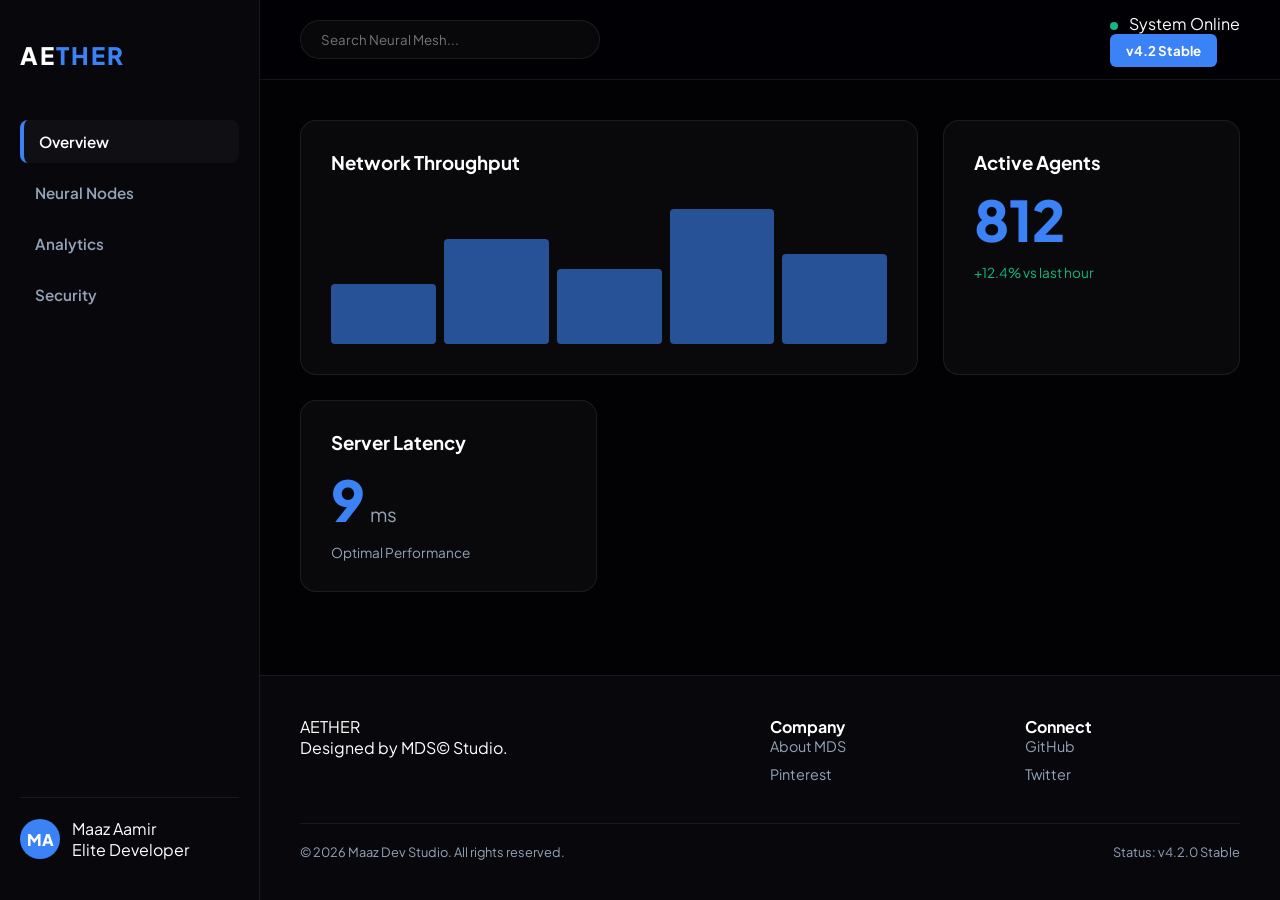
==== index.html @ 71cf44bc "first commit" ====
<!DOCTYPE html>
<html lang="en">
<head>
    <meta charset="UTF-8">
    <meta name="viewport" content="width=device-width, initial-scale=1.0">
    <title>AETHER AI | Enterprise Dashboard</title>
    <link rel="stylesheet" href="style.css">
    <link href="https://fonts.googleapis.com/css2?family=Plus+Jakarta+Sans:wght@300;400;600;800&display=swap" rel="stylesheet">
    
</head>

<body class="dashboard-body">
    
    <aside class="sidebar">
        <div class="sidebar-logo">AE<span>THER</span></div>
        <nav class="side-nav">
            <a href="index.html" class="nav-item active">Overview</a>
            <a href="nodes.html" class="nav-item">Neural Nodes</a>
            <a href="analytics.html" class="nav-item">Analytics</a>
            <a href="security.html" class="nav-item">Security</a>
        </nav>
        <div class="user-profile">
            <div class="avatar">MA</div>
            <div class="user-info">
                <p class="u-name">Maaz Aamir</p>
                <p class="u-rank">Elite Developer</p>
            </div>
        </div>
    </aside>

    <main class="main-content">
        <header class="top-bar">
            <div class="search-bar">
                <input type="text" placeholder="Search Neural Mesh...">
            </div>
            <div class="status-indicators">
                <div class="status-item"><span class="dot pulse"></span> System Online</div>
                <button class="upgrade-btn">v4.2 Stable</button>
            </div>
        </header>

        <div id="view-container">
            <section class="view active" id="overview">
                <div class="dashboard-grid">
                    <div class="card card-wide">
                        <h3>Network Throughput</h3>
                        <div class="chart-placeholder">
                            <div class="bar" style="height: 40%"></div>
                            <div class="bar" style="height: 70%"></div>
                            <div class="bar" style="height: 50%"></div>
                            <div class="bar" style="height: 90%"></div>
                            <div class="bar" style="height: 60%"></div>
                        </div>
                    </div>
                    <div class="card">
                        <h3>Active Agents</h3>
                        <h2 class="stat" data-target="1248">0</h2>
                        <p class="trend up">+12.4% vs last hour</p>
                    </div>
                    <div class="card">
                        <h3>Server Latency</h3>
                        <h2 class="stat" data-target="14">0</h2><span class="unit">ms</span>
                        <p class="trend">Optimal Performance</p>
                    </div>
                </div>
            </section>
        </div>

       <footer class="main-footer">
    <div class="footer-grid">
        <div class="footer-brand">
            <div class="logo">AE<span>THER</span></div>
            <p>Designed by MDS© Studio.</p>
        </div>
        <div class="footer-links">
            <h4>Company</h4>
            <a href="#">About MDS</a>
            <a href="https://www.pinterest.com/maaz_aamir/" target="_blank">Pinterest</a>
        </div>
        <div class="footer-links">
            <h4>Connect</h4>
            <a href="https://github.com/maazaamir" target="_blank">GitHub</a>
            <a href="#">Twitter</a>
        </div>
    </div>
    <div class="footer-bottom">
        <p>&copy; 2026 Maaz Dev Studio. All rights reserved.</p>
        <p>Status: v4.2.0 Stable</p>
    </div>
</footer>
    </main>

    <script src="script.js"></script>
</body>
</html>
---- style.css ----
:root {
    --bg: #020205;
    --sidebar-bg: #08080c;
    --primary: #3b82f6;
    --accent: #10b981;
    --text: #ffffff;
    --text-dim: #94a3b8;
    --glass: rgba(255, 255, 255, 0.03);
    --border: rgba(255, 255, 255, 0.08);
}

* { margin: 0; padding: 0; box-sizing: border-box; font-family: 'Plus Jakarta Sans', sans-serif; }

body { background-color: var(--bg); color: var(--text); display: flex; min-height: 100vh; overflow-x: hidden; }

/* Sidebar */
.sidebar {
    width: 260px;
    background: var(--sidebar-bg);
    border-right: 1px solid var(--border);
    position: fixed;
    height: 100vh;
    padding: 40px 20px;
    display: flex;
    flex-direction: column;
    z-index: 1000;
}

.sidebar-logo { font-size: 1.5rem; font-weight: 800; letter-spacing: 2px; margin-bottom: 50px; }
.sidebar-logo span { color: var(--primary); }

.side-nav { flex-grow: 1; display: flex; flex-direction: column; gap: 8px; }

.nav-item {
    text-decoration: none;
    color: var(--text-dim);
    padding: 12px 15px;
    border-radius: 8px;
    font-weight: 600;
    font-size: 0.95rem;
    transition: 0.3s;
    display: block;
}

.nav-item.active, .nav-item:hover {
    background: var(--glass);
    color: var(--text);
    border-left: 4px solid var(--primary);
}

.user-profile {
    margin-top: auto;
    display: flex;
    align-items: center;
    gap: 12px;
    padding-top: 20px;
    border-top: 1px solid var(--border);
}

.avatar { width: 40px; height: 40px; background: var(--primary); border-radius: 50%; display: flex; align-items: center; justify-content: center; font-weight: 800; }

/* Main Content */
.main-content {
    margin-left: 260px; /* Essential to show content next to sidebar */
    flex-grow: 1;
    width: calc(100% - 260px);
    display: flex;
    flex-direction: column;
}

.top-bar {
    height: 80px;
    padding: 0 40px;
    border-bottom: 1px solid var(--border);
    display: flex;
    justify-content: space-between;
    align-items: center;
    background: rgba(2, 2, 5, 0.8);
    backdrop-filter: blur(10px);
}

.search-bar input {
    background: var(--glass);
    border: 1px solid var(--border);
    color: white;
    padding: 10px 20px;
    border-radius: 20px;
    width: 300px;
    outline: none;
}

/* Dashboard Grid */
.dashboard-grid { padding: 40px; display: grid; grid-template-columns: repeat(3, 1fr); gap: 25px; }

.card { background: var(--glass); border: 1px solid var(--border); border-radius: 16px; padding: 30px; }
.card-wide { grid-column: span 2; }

/* Stats Styling */
.stat {
    font-size: 3.5rem;
    font-weight: 800;
    color: var(--primary); /* Ensures numbers are visible */
    margin: 10px 0;
    display: inline-block;
}

.unit { color: var(--text-dim); font-size: 1.2rem; margin-left: 5px; }

.trend { font-size: 0.85rem; color: var(--text-dim); }
.trend.up { color: var(--accent); }

/* Chart Bars */
.chart-placeholder { height: 150px; display: flex; align-items: flex-end; gap: 8px; margin-top: 20px; }
.bar { flex: 1; background: var(--primary); border-radius: 4px; opacity: 0.6; transition: 0.3s; }
.bar:hover { opacity: 1; }

/* Footer */
.main-footer { margin-top: auto; padding: 40px; border-top: 1px solid var(--border); background: var(--sidebar-bg); }
.footer-grid { display: grid; grid-template-columns: 2fr 1fr 1fr; gap: 40px; margin-bottom: 30px; }
.footer-links a { display: block; color: var(--text-dim); text-decoration: none; margin-bottom: 10px; font-size: 0.9rem; }
.footer-bottom { display: flex; justify-content: space-between; color: var(--text-dim); font-size: 0.8rem; border-top: 1px solid var(--border); padding-top: 20px; }

/* Status Dot */
.dot { width: 8px; height: 8px; background: var(--accent); border-radius: 50%; display: inline-block; margin-right: 8px; }
.pulse { animation: pulse 2s infinite; }
@keyframes pulse { 0% { opacity: 1; } 50% { opacity: 0.4; } 100% { opacity: 1; } }

.upgrade-btn { background: var(--primary); border: none; color: white; padding: 8px 16px; border-radius: 6px; font-weight: 700; cursor: pointer; }

/* Responsive */
@media (max-width: 1024px) {
    .sidebar { width: 80px; padding: 40px 10px; }
    .nav-item, .u-name, .u-rank, .sidebar-logo span { display: none; }
    .main-content { margin-left: 80px; width: calc(100% - 80px); }
    .dashboard-grid { grid-template-columns: 1fr 1fr; }
}
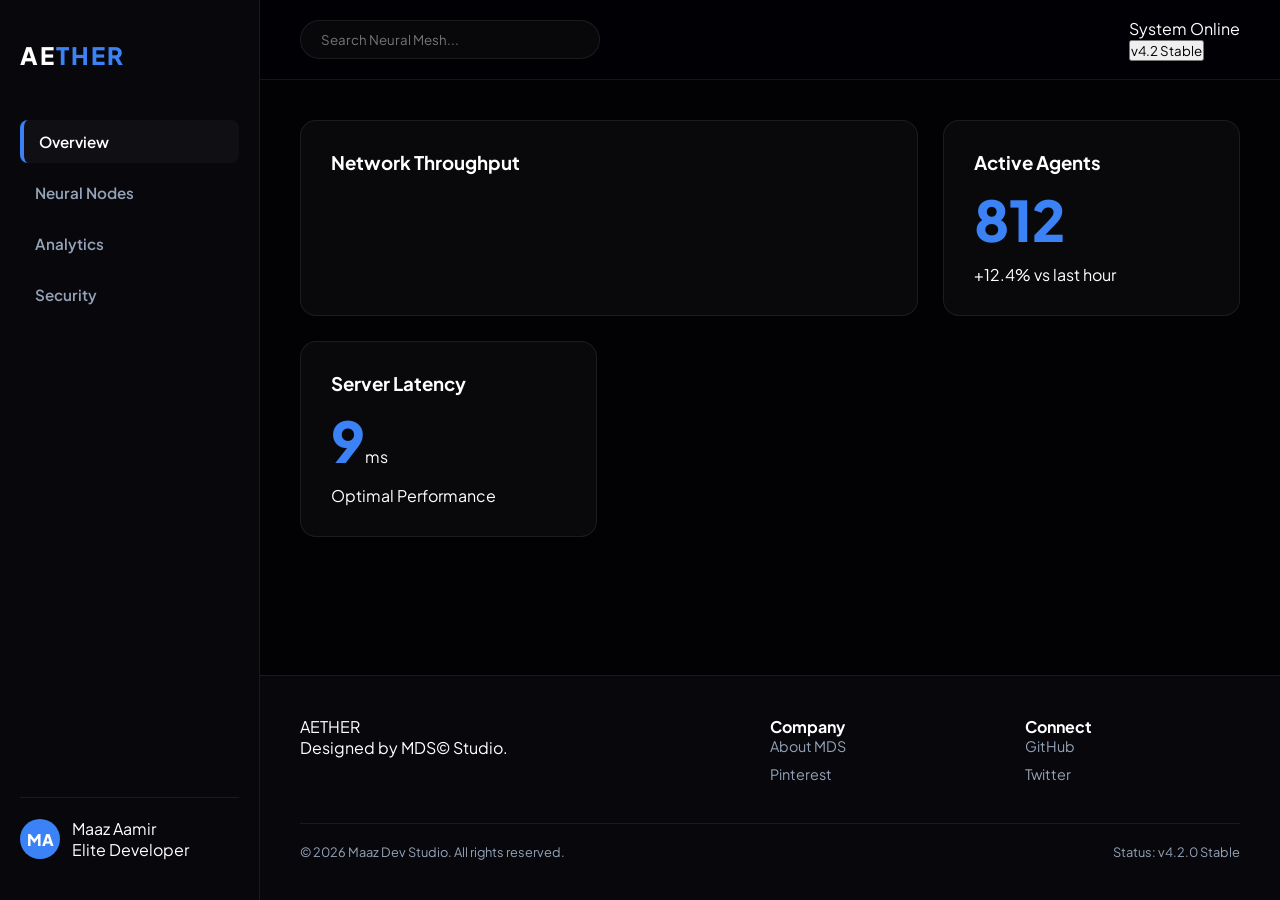
==== commit dde1a245: "second commit" ====
--- a/index.html
+++ b/index.html
@@ -6,12 +6,11 @@
     <title>AETHER AI | Enterprise Dashboard</title>
     <link rel="stylesheet" href="style.css">
     <link href="https://fonts.googleapis.com/css2?family=Plus+Jakarta+Sans:wght@300;400;600;800&display=swap" rel="stylesheet">
-    
 </head>
 
 <body class="dashboard-body">
     
-    <aside class="sidebar">
+    <aside class="sidebar" id="sidebar">
         <div class="sidebar-logo">AE<span>THER</span></div>
         <nav class="side-nav">
             <a href="index.html" class="nav-item active">Overview</a>
@@ -30,11 +29,17 @@
 
     <main class="main-content">
         <header class="top-bar">
+            <div class="menu-toggle" id="menu-toggle">
+                <span></span>
+                <span></span>
+                <span></span>
+            </div>
+
             <div class="search-bar">
                 <input type="text" placeholder="Search Neural Mesh...">
             </div>
             <div class="status-indicators">
-                <div class="status-item"><span class="dot pulse"></span> System Online</div>
+                <div class="status-item"><span class="dot pulse"></span> <span class="status-text">System Online</span></div>
                 <button class="upgrade-btn">v4.2 Stable</button>
             </div>
         </header>
@@ -66,28 +71,28 @@
             </section>
         </div>
 
-       <footer class="main-footer">
-    <div class="footer-grid">
-        <div class="footer-brand">
-            <div class="logo">AE<span>THER</span></div>
-            <p>Designed by MDS© Studio.</p>
-        </div>
-        <div class="footer-links">
-            <h4>Company</h4>
-            <a href="#">About MDS</a>
-            <a href="https://www.pinterest.com/maaz_aamir/" target="_blank">Pinterest</a>
-        </div>
-        <div class="footer-links">
-            <h4>Connect</h4>
-            <a href="https://github.com/maazaamir" target="_blank">GitHub</a>
-            <a href="#">Twitter</a>
-        </div>
-    </div>
-    <div class="footer-bottom">
-        <p>&copy; 2026 Maaz Dev Studio. All rights reserved.</p>
-        <p>Status: v4.2.0 Stable</p>
-    </div>
-</footer>
+        <footer class="main-footer">
+            <div class="footer-grid">
+                <div class="footer-brand">
+                    <div class="logo">AE<span>THER</span></div>
+                    <p>Designed by MDS© Studio.</p>
+                </div>
+                <div class="footer-links">
+                    <h4>Company</h4>
+                    <a href="#">About MDS</a>
+                    <a href="https://www.pinterest.com/maaz_aamir/" target="_blank">Pinterest</a>
+                </div>
+                <div class="footer-links">
+                    <h4>Connect</h4>
+                    <a href="https://github.com/maazaamir" target="_blank">GitHub</a>
+                    <a href="#">Twitter</a>
+                </div>
+            </div>
+            <div class="footer-bottom">
+                <p>&copy; 2026 Maaz Dev Studio. All rights reserved.</p>
+                <p>Status: v4.2.0 Stable</p>
+            </div>
+        </footer>
     </main>
 
     <script src="script.js"></script>
--- a/style.css
+++ b/style.css
@@ -7,6 +7,7 @@
     --text-dim: #94a3b8;
     --glass: rgba(255, 255, 255, 0.03);
     --border: rgba(255, 255, 255, 0.08);
+    --sidebar-width: 260px;
 }
 
 * { margin: 0; padding: 0; box-sizing: border-box; font-family: 'Plus Jakarta Sans', sans-serif; }
@@ -15,7 +16,7 @@
 
 /* Sidebar */
 .sidebar {
-    width: 260px;
+    width: var(--sidebar-width);
     background: var(--sidebar-bg);
     border-right: 1px solid var(--border);
     position: fixed;
@@ -23,7 +24,8 @@
     padding: 40px 20px;
     display: flex;
     flex-direction: column;
-    z-index: 1000;
+    z-index: 2000;
+    transition: transform 0.3s ease-in-out, width 0.3s ease;
 }
 
 .sidebar-logo { font-size: 1.5rem; font-weight: 800; letter-spacing: 2px; margin-bottom: 50px; }
@@ -40,6 +42,7 @@
     font-size: 0.95rem;
     transition: 0.3s;
     display: block;
+    white-space: nowrap;
 }
 
 .nav-item.active, .nav-item:hover {
@@ -57,15 +60,16 @@
     border-top: 1px solid var(--border);
 }
 
-.avatar { width: 40px; height: 40px; background: var(--primary); border-radius: 50%; display: flex; align-items: center; justify-content: center; font-weight: 800; }
+.avatar { min-width: 40px; height: 40px; background: var(--primary); border-radius: 50%; display: flex; align-items: center; justify-content: center; font-weight: 800; }
 
 /* Main Content */
 .main-content {
-    margin-left: 260px; /* Essential to show content next to sidebar */
+    margin-left: var(--sidebar-width);
     flex-grow: 1;
-    width: calc(100% - 260px);
+    width: calc(100% - var(--sidebar-width));
     display: flex;
     flex-direction: column;
+    transition: margin-left 0.3s ease;
 }
 
 .top-bar {
@@ -77,6 +81,25 @@
     align-items: center;
     background: rgba(2, 2, 5, 0.8);
     backdrop-filter: blur(10px);
+    position: sticky;
+    top: 0;
+    z-index: 1500;
+}
+
+/* Mobile Menu Toggle (Hidden on Desktop) */
+.menu-toggle {
+    display: none;
+    flex-direction: column;
+    gap: 6px;
+    cursor: pointer;
+    z-index: 2100;
+}
+
+.menu-toggle span {
+    width: 25px;
+    height: 2px;
+    background: var(--text);
+    transition: 0.3s;
 }
 
 .search-bar input {
@@ -90,29 +113,24 @@
 }
 
 /* Dashboard Grid */
-.dashboard-grid { padding: 40px; display: grid; grid-template-columns: repeat(3, 1fr); gap: 25px; }
+.dashboard-grid { 
+    padding: 40px; 
+    display: grid; 
+    grid-template-columns: repeat(3, 1fr); 
+    gap: 25px; 
+}
 
 .card { background: var(--glass); border: 1px solid var(--border); border-radius: 16px; padding: 30px; }
 .card-wide { grid-column: span 2; }
 
 /* Stats Styling */
 .stat {
-    font-size: 3.5rem;
+    font-size: clamp(2rem, 5vw, 3.5rem);
     font-weight: 800;
-    color: var(--primary); /* Ensures numbers are visible */
+    color: var(--primary);
     margin: 10px 0;
     display: inline-block;
 }
-
-.unit { color: var(--text-dim); font-size: 1.2rem; margin-left: 5px; }
-
-.trend { font-size: 0.85rem; color: var(--text-dim); }
-.trend.up { color: var(--accent); }
-
-/* Chart Bars */
-.chart-placeholder { height: 150px; display: flex; align-items: flex-end; gap: 8px; margin-top: 20px; }
-.bar { flex: 1; background: var(--primary); border-radius: 4px; opacity: 0.6; transition: 0.3s; }
-.bar:hover { opacity: 1; }
 
 /* Footer */
 .main-footer { margin-top: auto; padding: 40px; border-top: 1px solid var(--border); background: var(--sidebar-bg); }
@@ -120,17 +138,51 @@
 .footer-links a { display: block; color: var(--text-dim); text-decoration: none; margin-bottom: 10px; font-size: 0.9rem; }
 .footer-bottom { display: flex; justify-content: space-between; color: var(--text-dim); font-size: 0.8rem; border-top: 1px solid var(--border); padding-top: 20px; }
 
-/* Status Dot */
-.dot { width: 8px; height: 8px; background: var(--accent); border-radius: 50%; display: inline-block; margin-right: 8px; }
-.pulse { animation: pulse 2s infinite; }
-@keyframes pulse { 0% { opacity: 1; } 50% { opacity: 0.4; } 100% { opacity: 1; } }
+/* --- RESPONSIVE BREAKPOINTS --- */
 
-.upgrade-btn { background: var(--primary); border: none; color: white; padding: 8px 16px; border-radius: 6px; font-weight: 700; cursor: pointer; }
+/* Tablet View */
+@media (max-width: 1100px) {
+    :root { --sidebar-width: 80px; }
+    .sidebar-logo span, .nav-item span, .u-name, .u-rank { display: none; }
+    .sidebar { padding: 40px 10px; align-items: center; }
+    .nav-item { padding: 15px; text-align: center; }
+    .dashboard-grid { grid-template-columns: 1fr 1fr; }
+}
 
-/* Responsive */
-@media (max-width: 1024px) {
-    .sidebar { width: 80px; padding: 40px 10px; }
-    .nav-item, .u-name, .u-rank, .sidebar-logo span { display: none; }
-    .main-content { margin-left: 80px; width: calc(100% - 80px); }
-    .dashboard-grid { grid-template-columns: 1fr 1fr; }
+/* Mobile View */
+@media (max-width: 768px) {
+    :root { --sidebar-width: 0px; }
+    
+    .menu-toggle { display: flex; }
+    
+    .sidebar {
+        transform: translateX(-100%);
+        width: 260px !important; /* Fixed width when shown */
+        padding: 40px 20px;
+    }
+    
+    .sidebar.active { transform: translateX(0); }
+    .sidebar-logo span, .nav-item span, .u-name, .u-rank { display: inline; } /* Show text in slide-out menu */
+
+    .main-content { margin-left: 0; width: 100%; }
+    
+    .top-bar { padding: 0 20px; }
+    .search-bar input { width: 180px; }
+    
+    .dashboard-grid { 
+        grid-template-columns: 1fr; 
+        padding: 20px; 
+        gap: 15px;
+    }
+    
+    .card-wide { grid-column: span 1; }
+    
+    .footer-grid { grid-template-columns: 1fr; gap: 20px; text-align: center; }
+    .footer-bottom { flex-direction: column; gap: 10px; text-align: center; }
+}
+
+/* Extra Small Phones */
+@media (max-width: 480px) {
+    .search-bar { display: none; }
+    .status-indicators .status-item { font-size: 0.7rem; }
 }
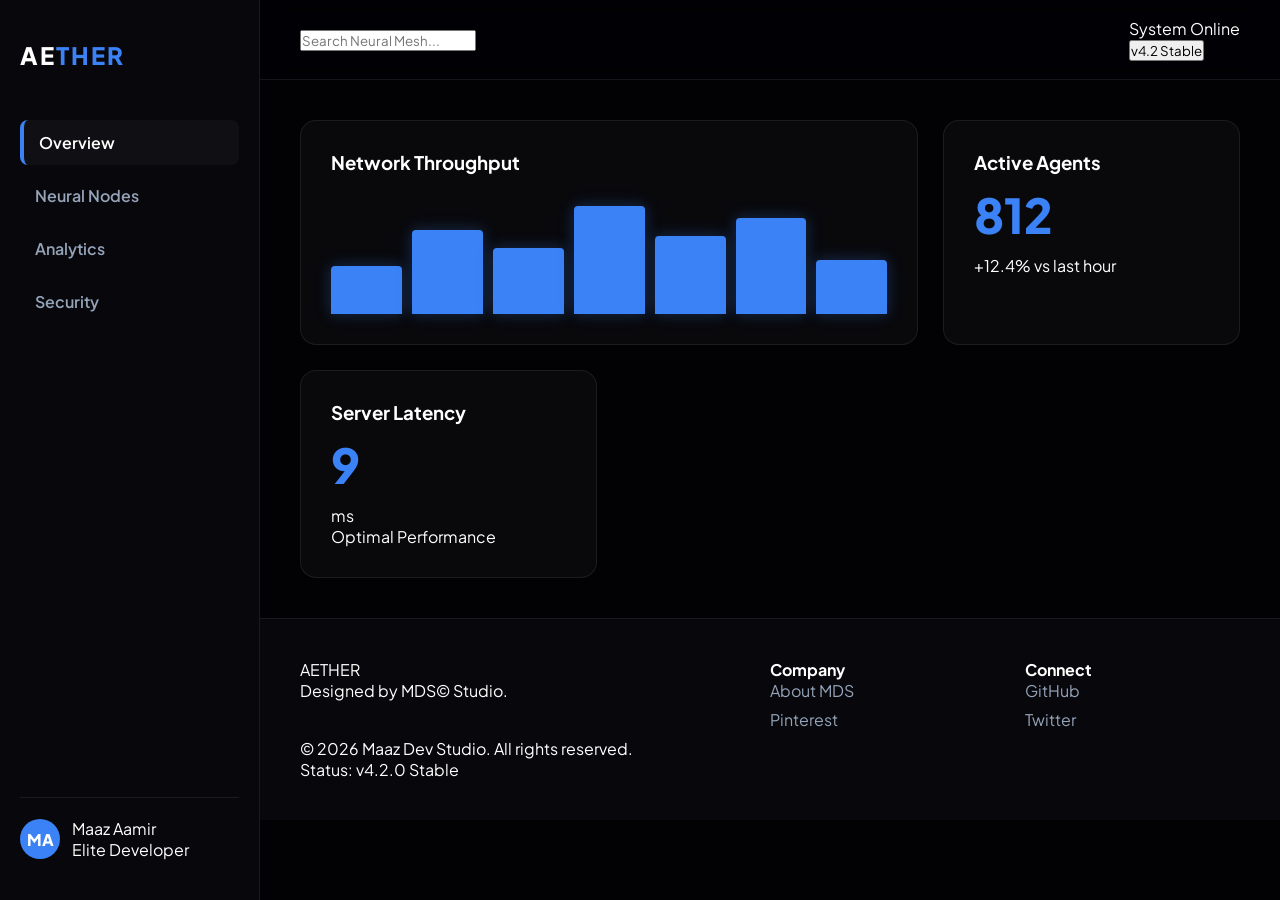
==== commit 6529204a: "second commit" ====
--- a/index.html
+++ b/index.html
@@ -13,10 +13,10 @@
     <aside class="sidebar" id="sidebar">
         <div class="sidebar-logo">AE<span>THER</span></div>
         <nav class="side-nav">
-            <a href="index.html" class="nav-item active">Overview</a>
-            <a href="nodes.html" class="nav-item">Neural Nodes</a>
-            <a href="analytics.html" class="nav-item">Analytics</a>
-            <a href="security.html" class="nav-item">Security</a>
+            <a href="index.html" class="nav-item active"><span>Overview</span></a>
+            <a href="nodes.html" class="nav-item"><span>Neural Nodes</span></a>
+            <a href="analytics.html" class="nav-item"><span>Analytics</span></a>
+            <a href="security.html" class="nav-item"><span>Security</span></a>
         </nav>
         <div class="user-profile">
             <div class="avatar">MA</div>
@@ -34,7 +34,6 @@
                 <span></span>
                 <span></span>
             </div>
-
             <div class="search-bar">
                 <input type="text" placeholder="Search Neural Mesh...">
             </div>
@@ -52,9 +51,11 @@
                         <div class="chart-placeholder">
                             <div class="bar" style="height: 40%"></div>
                             <div class="bar" style="height: 70%"></div>
-                            <div class="bar" style="height: 50%"></div>
+                            <div class="bar" style="height: 55%"></div>
                             <div class="bar" style="height: 90%"></div>
-                            <div class="bar" style="height: 60%"></div>
+                            <div class="bar" style="height: 65%"></div>
+                            <div class="bar" style="height: 80%"></div>
+                            <div class="bar" style="height: 45%"></div>
                         </div>
                     </div>
                     <div class="card">
--- a/style.css
+++ b/style.css
@@ -7,16 +7,14 @@
     --text-dim: #94a3b8;
     --glass: rgba(255, 255, 255, 0.03);
     --border: rgba(255, 255, 255, 0.08);
-    --sidebar-width: 260px;
 }
 
 * { margin: 0; padding: 0; box-sizing: border-box; font-family: 'Plus Jakarta Sans', sans-serif; }
-
 body { background-color: var(--bg); color: var(--text); display: flex; min-height: 100vh; overflow-x: hidden; }
 
-/* Sidebar */
+/* Sidebar Logic */
 .sidebar {
-    width: var(--sidebar-width);
+    width: 260px;
     background: var(--sidebar-bg);
     border-right: 1px solid var(--border);
     position: fixed;
@@ -25,12 +23,11 @@
     display: flex;
     flex-direction: column;
     z-index: 2000;
-    transition: transform 0.3s ease-in-out, width 0.3s ease;
+    transition: transform 0.3s ease;
 }
 
 .sidebar-logo { font-size: 1.5rem; font-weight: 800; letter-spacing: 2px; margin-bottom: 50px; }
 .sidebar-logo span { color: var(--primary); }
-
 .side-nav { flex-grow: 1; display: flex; flex-direction: column; gap: 8px; }
 
 .nav-item {
@@ -39,10 +36,8 @@
     padding: 12px 15px;
     border-radius: 8px;
     font-weight: 600;
-    font-size: 0.95rem;
     transition: 0.3s;
     display: block;
-    white-space: nowrap;
 }
 
 .nav-item.active, .nav-item:hover {
@@ -51,25 +46,15 @@
     border-left: 4px solid var(--primary);
 }
 
-.user-profile {
-    margin-top: auto;
-    display: flex;
-    align-items: center;
-    gap: 12px;
-    padding-top: 20px;
-    border-top: 1px solid var(--border);
-}
-
-.avatar { min-width: 40px; height: 40px; background: var(--primary); border-radius: 50%; display: flex; align-items: center; justify-content: center; font-weight: 800; }
+.user-profile { margin-top: auto; display: flex; align-items: center; gap: 12px; padding-top: 20px; border-top: 1px solid var(--border); }
+.avatar { width: 40px; height: 40px; background: var(--primary); border-radius: 50%; display: flex; align-items: center; justify-content: center; font-weight: 800; }
 
 /* Main Content */
 .main-content {
-    margin-left: var(--sidebar-width);
+    margin-left: 260px;
     flex-grow: 1;
-    width: calc(100% - var(--sidebar-width));
-    display: flex;
-    flex-direction: column;
-    transition: margin-left 0.3s ease;
+    width: calc(100% - 260px);
+    transition: 0.3s;
 }
 
 .top-bar {
@@ -83,106 +68,54 @@
     backdrop-filter: blur(10px);
     position: sticky;
     top: 0;
-    z-index: 1500;
+    z-index: 1000;
 }
 
-/* Mobile Menu Toggle (Hidden on Desktop) */
-.menu-toggle {
-    display: none;
-    flex-direction: column;
-    gap: 6px;
-    cursor: pointer;
-    z-index: 2100;
+.menu-toggle { display: none; flex-direction: column; gap: 5px; cursor: pointer; }
+.menu-toggle span { width: 25px; height: 2px; background: white; }
+
+/* Network Throughput Fix */
+.chart-placeholder {
+    height: 120px;
+    display: flex;
+    align-items: flex-end;
+    gap: 10px;
+    margin-top: 20px;
 }
 
-.menu-toggle span {
-    width: 25px;
-    height: 2px;
-    background: var(--text);
+.bar {
+    flex: 1;
+    background: var(--primary);
+    border-radius: 4px 4px 0 0;
+    min-width: 15px;
+    box-shadow: 0 0 15px rgba(59, 130, 246, 0.3);
     transition: 0.3s;
 }
 
-.search-bar input {
-    background: var(--glass);
-    border: 1px solid var(--border);
-    color: white;
-    padding: 10px 20px;
-    border-radius: 20px;
-    width: 300px;
-    outline: none;
-}
+.bar:hover { background: #60a5fa; transform: scaleY(1.05); }
 
-/* Dashboard Grid */
-.dashboard-grid { 
-    padding: 40px; 
-    display: grid; 
-    grid-template-columns: repeat(3, 1fr); 
-    gap: 25px; 
-}
-
+/* Grid */
+.dashboard-grid { padding: 40px; display: grid; grid-template-columns: repeat(3, 1fr); gap: 25px; }
 .card { background: var(--glass); border: 1px solid var(--border); border-radius: 16px; padding: 30px; }
 .card-wide { grid-column: span 2; }
-
-/* Stats Styling */
-.stat {
-    font-size: clamp(2rem, 5vw, 3.5rem);
-    font-weight: 800;
-    color: var(--primary);
-    margin: 10px 0;
-    display: inline-block;
-}
+.stat { font-size: 3rem; font-weight: 800; color: var(--primary); margin: 10px 0; display: block; }
 
 /* Footer */
-.main-footer { margin-top: auto; padding: 40px; border-top: 1px solid var(--border); background: var(--sidebar-bg); }
-.footer-grid { display: grid; grid-template-columns: 2fr 1fr 1fr; gap: 40px; margin-bottom: 30px; }
-.footer-links a { display: block; color: var(--text-dim); text-decoration: none; margin-bottom: 10px; font-size: 0.9rem; }
-.footer-bottom { display: flex; justify-content: space-between; color: var(--text-dim); font-size: 0.8rem; border-top: 1px solid var(--border); padding-top: 20px; }
+.main-footer { padding: 40px; background: var(--sidebar-bg); border-top: 1px solid var(--border); }
+.footer-grid { display: grid; grid-template-columns: 2fr 1fr 1fr; gap: 40px; }
+.footer-links a { display: block; color: var(--text-dim); text-decoration: none; margin-bottom: 8px; }
 
-/* --- RESPONSIVE BREAKPOINTS --- */
-
-/* Tablet View */
-@media (max-width: 1100px) {
-    :root { --sidebar-width: 80px; }
-    .sidebar-logo span, .nav-item span, .u-name, .u-rank { display: none; }
-    .sidebar { padding: 40px 10px; align-items: center; }
-    .nav-item { padding: 15px; text-align: center; }
+/* Responsive Logic */
+@media (max-width: 1024px) {
     .dashboard-grid { grid-template-columns: 1fr 1fr; }
 }
 
-/* Mobile View */
 @media (max-width: 768px) {
-    :root { --sidebar-width: 0px; }
-    
+    .sidebar { transform: translateX(-100%); }
+    .sidebar.active { transform: translateX(0); }
+    .main-content { margin-left: 0; width: 100%; }
     .menu-toggle { display: flex; }
-    
-    .sidebar {
-        transform: translateX(-100%);
-        width: 260px !important; /* Fixed width when shown */
-        padding: 40px 20px;
-    }
-    
-    .sidebar.active { transform: translateX(0); }
-    .sidebar-logo span, .nav-item span, .u-name, .u-rank { display: inline; } /* Show text in slide-out menu */
-
-    .main-content { margin-left: 0; width: 100%; }
-    
-    .top-bar { padding: 0 20px; }
-    .search-bar input { width: 180px; }
-    
-    .dashboard-grid { 
-        grid-template-columns: 1fr; 
-        padding: 20px; 
-        gap: 15px;
-    }
-    
+    .dashboard-grid { grid-template-columns: 1fr; padding: 20px; }
     .card-wide { grid-column: span 1; }
-    
-    .footer-grid { grid-template-columns: 1fr; gap: 20px; text-align: center; }
-    .footer-bottom { flex-direction: column; gap: 10px; text-align: center; }
-}
-
-/* Extra Small Phones */
-@media (max-width: 480px) {
-    .search-bar { display: none; }
-    .status-indicators .status-item { font-size: 0.7rem; }
+    .status-text { display: none; }
 }
